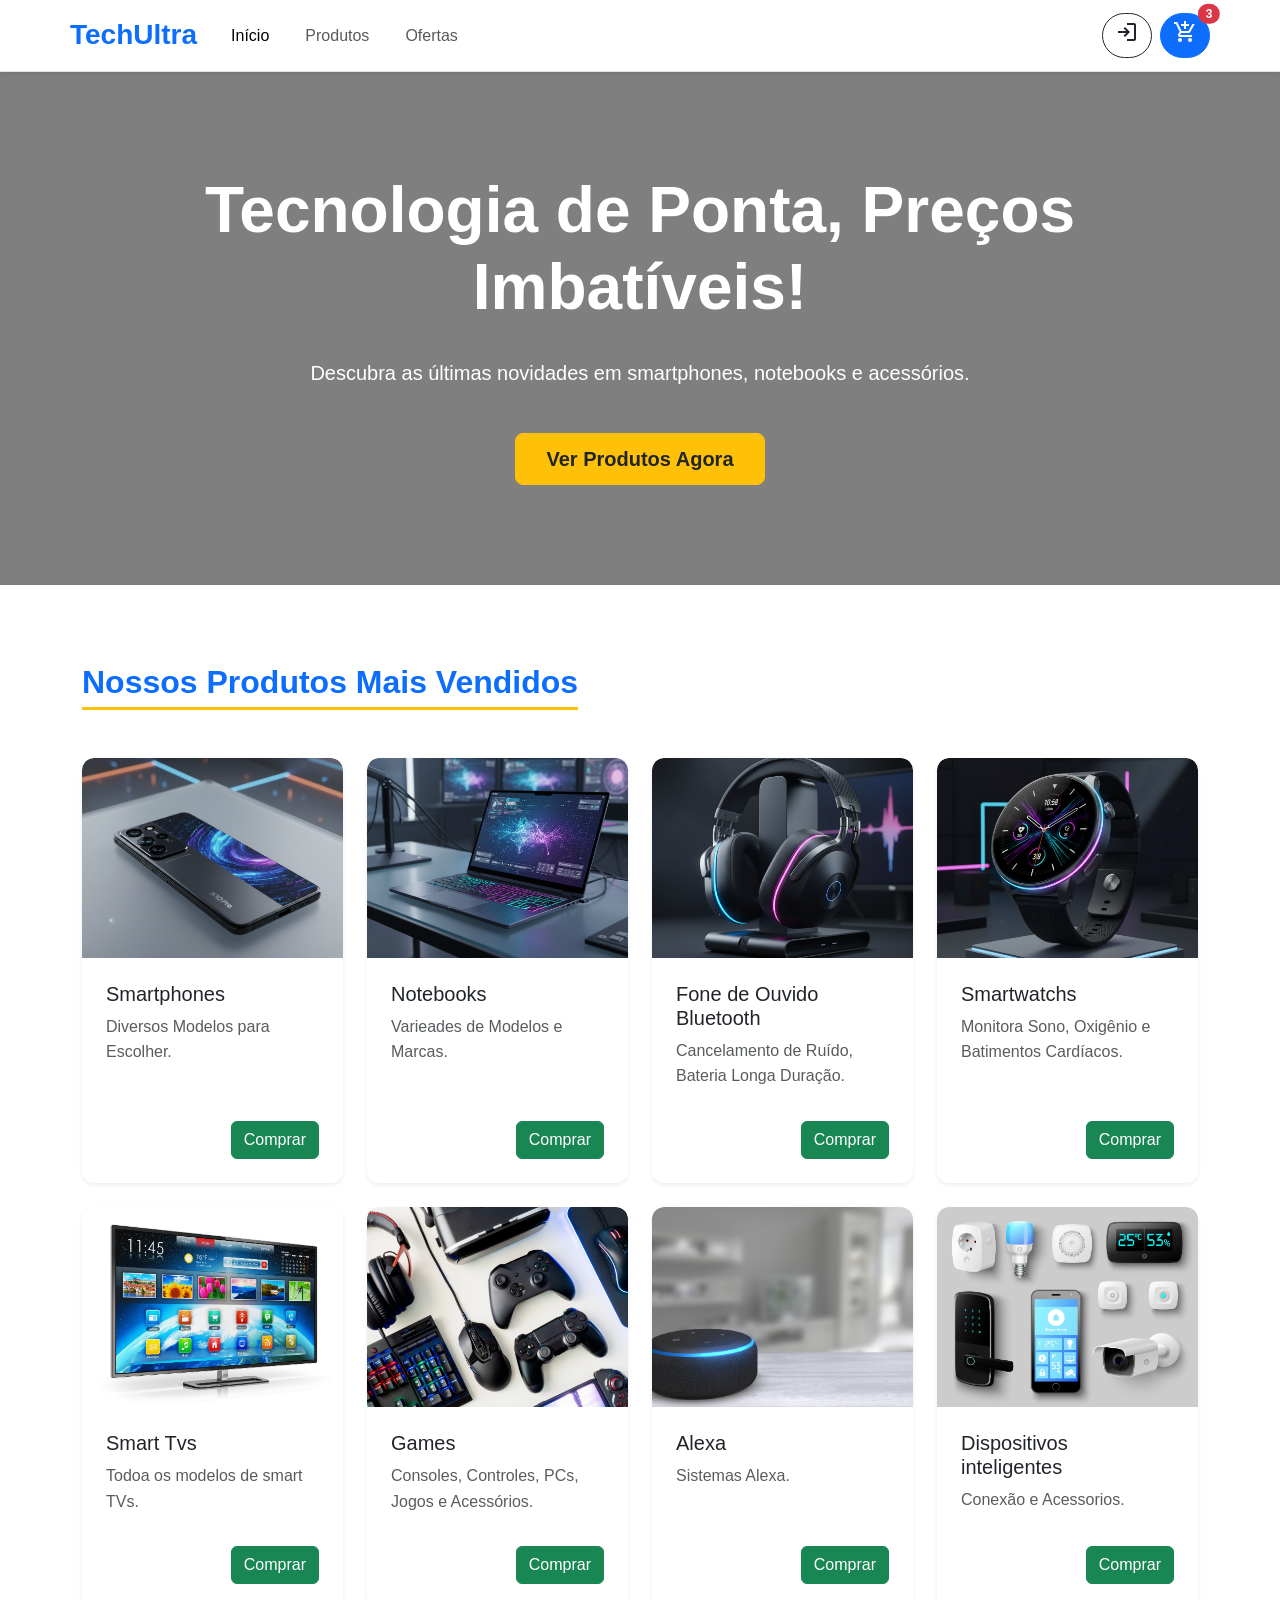
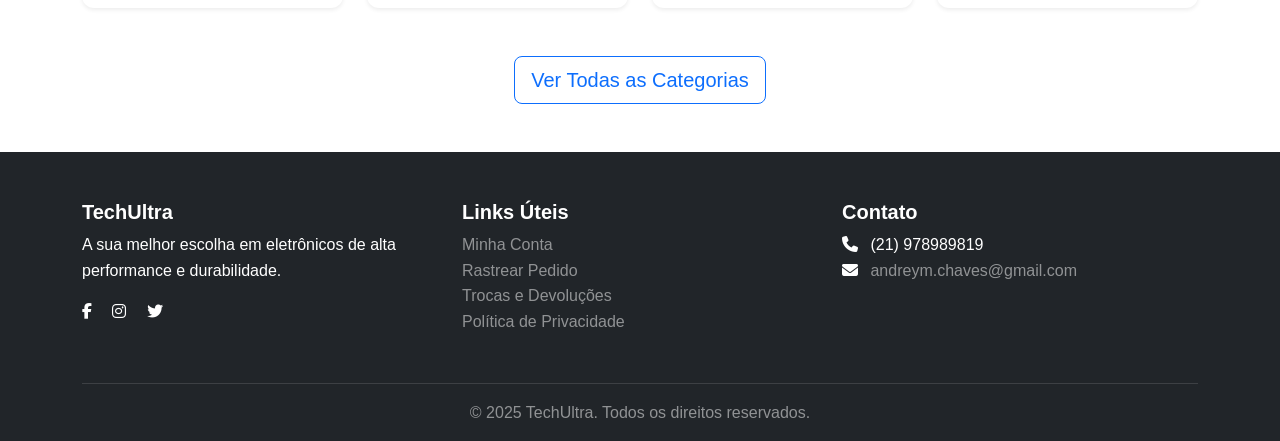
==== index.html @ 81d760ca "Add files via upload" ====
<!DOCTYPE html>
<html lang="pt-BR">
<head>
    <meta charset="UTF-8">
    <meta name="viewport" content="width=device-width, initial-scale=1.0">
    <title>TechStore - Sua Loja de Eletrônicos</title>
    <link href="https://cdn.jsdelivr.net/npm/bootstrap@5.3.2/dist/css/bootstrap.min.css" rel="stylesheet" integrity="sha384-T3c6CoIi6uLrA9TneNEoa7RxnatzjcDSCmG1MXxSR1GAsXEV/Dwwykc2MPK8M2HN" crossorigin="anonymous">
    <link rel="stylesheet" href="https://cdnjs.cloudflare.com/ajax/libs/font-awesome/6.4.2/css/all.min.css" integrity="sha512-z3gLpd7yknf1YoNbCzqRKc4qyor8gaKU1qmn+CShxbuBusANI9QpRohGBreCFkKx3Xf4/eN3x5FvK0x6P6I/Ww==" crossorigin="anonymous" referrerpolicy="no-referrer" />
    <link rel="stylesheet" href="estilo.css">
    <link href="https://fonts.googleapis.com/css2?family=Material+Symbols+Outlined" rel="stylesheet" />
    <style>
        /* Estilos básicos para este exemplo. Você deve movê-los para o arquivo estilo.css */
        .hero-section {
            background: linear-gradient(rgba(0, 0, 0, 0.5), rgba(0, 0, 0, 0.5)), url('placeholder-bg.jpg'); /* Mude 'placeholder-bg.jpg' */
            background-size: cover;
            background-position: center;
            color: white;
            padding: 100px 0;
            margin-bottom: 30px;
        }
    </style>
</head>
<body>

    <header class="sticky-top bg-white border-bottom shadow-sm">
        <nav class="navbar navbar-expand-lg navbar-light container">
            <a class="navbar-brand fw-bold fs-3" href="index.html">TechUltra</a>
            
            <button class="navbar-toggler" type="button" data-bs-toggle="collapse" data-bs-target="#navbarNav" aria-controls="navbarNav" aria-expanded="false" aria-label="Toggle navigation">
                <span class="navbar-toggler-icon"></span>
            </button>
            
            <div class="collapse navbar-collapse" id="navbarNav">
                <ul class="navbar-nav me-auto mb-2 mb-lg-0">
                    <li class="nav-item">
                        <a class="nav-link active" aria-current="http://127.0.0.1:5500/TechUltra-main/TechUltra-main/index.html" href="#">Início</a>
                    </li>
                    <li class="nav-item">
                        <a class="nav-link" href="https://www.mercadolivre.com.br/c/eletronicos-audio-e-video#menu=categories" target="_blank">Produtos</a>
                    </li>
                    <li class="nav-item">
                        <a class="nav-link" href="https://www.mercadolivre.com.br/ofertas#nav-header" target="_blank">Ofertas</a>
                    </li>
                    
                    </li>
                </ul>
                
                <div class="d-flex">
                    <a href="https://www.mercadolivre.com/jms/mlb/lgz/msl/login/[base64]/user" target="_blank" class="btn btn-outline-dark me-2" aria-label="Minha Conta">
                        <span class="material-symbols-outlined">
login
</span>
                    </a>
                    <a href="https://www.mercadolivre.com.br/gz/cart/v2" target="_blank" class="btn btn-primary position-relative" aria-label="Carrinho de Compras">
                        <span class="material-symbols-outlined">
add_shopping_cart
</span>
                        <span class="position-absolute top-0 start-100 translate-middle badge rounded-pill bg-danger">
                            3 
                            <span class="visually-hidden">itens no carrinho</span>
                        </span>
                    </a>
                </div>
            </div>
        </nav>
    </header>

    <main>
        
        <section class="hero-section text-center">
            <div class="container">
                <h1 class="display-3 fw-bold">Tecnologia de Ponta, Preços Imbatíveis!</h1>
                <p class="lead mb-4">Descubra as últimas novidades em smartphones, notebooks e acessórios.</p>
                <a href="https://www.mercadolivre.com.br/c/informatica#c_id=/home/categories/category-l1/category-l1&c_category_id=MLB1648&c_uid=9f02c240-aaeb-11f0-833c-fb3821832ab9" target="_blank" class="btn btn-warning btn-lg fw-bold">Ver Produtos Agora</a>
            </div>
        </section>

        <section id="produtos" class="container py-5">
            <h2 class="text-center mb-5">Nossos Produtos Mais Vendidos</h2>
            
            <div class="row row-cols-1 row-cols-md-2 row-cols-lg-4 g-4">
                
                <article class="col">
                    <div class="card h-100 shadow-sm">
                        <img src="Imagem/Smartphone.png" class="card-img-top" alt="Nome do Produto 1">
                        <div class="card-body d-flex flex-column">
                            <h3 class="card-title fs-5">Smartphones</h3>
                            <p class="card-text text-muted flex-grow-1">Diversos Modelos para Escolher.</p>
                            <div class="d-flex justify-content-between align-items-center mt-3">
                                <span class="fw-bold fs-4 text-primary"></span>
                                <a href="https://lista.mercadolivre.com.br/smartphones#D[A:smartphones] "  target="_blank" class="btn btn-success">Comprar</a>
                            </div>
                        </div>
                    </div>
                </article>

                <article class="col">
                    <div class="card h-100 shadow-sm">
                        <span class="badge bg-danger position-absolute top-0 start-0 m-2"></span>
                        <img src="Imagem/Notebook.png" class="card-img-top" alt="Nome do Produto 2">
                        <div class="card-body d-flex flex-column">
                            <h3 class="card-title fs-5">Notebooks</h3>
                            <p class="card-text text-muted flex-grow-1">Varieades de Modelos e Marcas.</p>
                            <div class="d-flex justify-content-between align-items-center mt-3">
                                <span class="text-decoration-line-through text-danger me-2"></span>
                                <span class="fw-bold fs-4 text-primary"></span>
                                <a href="https://lista.mercadolivre.com.br/notebooks#D[A:notebooks]" target="_blank" class="btn btn-success">Comprar</a>
                            </div>
                        </div>
                    </div>
                </article>
                
                <article class="col">
                    <div class="card h-100 shadow-sm">
                        <img src="Imagem/fone de ouvido.png" class="card-img-top" alt="Nome do Produto 3">
                        <div class="card-body d-flex flex-column">
                            <h3 class="card-title fs-5">Fone de Ouvido Bluetooth</h3>
                            <p class="card-text text-muted flex-grow-1">Cancelamento de Ruído, Bateria Longa Duração.</p>
                            <div class="d-flex justify-content-between align-items-center mt-3">
                                <span class="fw-bold fs-4 text-primary"></span>
                                <a href="https://lista.mercadolivre.com.br/eletronicos-audio-video/audio/fones-ouvido/#menu=categories&origin=UNKNOWN&as.comp_t=SUG&as.comp_v=fone%20de%20&as.comp_id=SUG" target="_blank" class="btn btn-success">Comprar</a>
                            </div>
                        </div>
                    </div>
                </article>

                <article class="col">
                    <div class="card h-100 shadow-sm">
                        <img src="Imagem/smart-watch.png" class="card-img-top" alt="Nome do Produto 4">
                        <div class="card-body d-flex flex-column">
                            <h3 class="card-title fs-5">Smartwatchs</h3>
                            <p class="card-text text-muted flex-grow-1">Monitora Sono, Oxigênio e Batimentos Cardíacos.</p>
                            <div class="d-flex justify-content-between align-items-center mt-3">
                                <span class="fw-bold fs-4 text-primary"></span>
                                <a href="https://lista.mercadolivre.com.br/smartwatch#D[A:smartwatch]&origin=UNKNOWN&as.comp_t=SUG&as.comp_v=smart&as.comp_id=SUG" target="_blank" class="btn btn-success">Comprar</a>
                            </div>
                        </div>
                    </div>
                </article>

                <article class="col">
                    <div class="card h-100 shadow-sm">
                        <img src="Imagem/smart_tv.jfif" class="card-img-top" alt="Nome do Produto 2">
                        <div class="card-body d-flex flex-column">
                            <h3 class="card-title fs-5">Smart Tvs</h3>
                            <p class="card-text text-muted flex-grow-1">Todoa os modelos de smart TVs.</p>
                            <div class="d-flex justify-content-between align-items-center mt-3">
                                <span class="fw-bold fs-4 text-primary"></span>
                                <a href="https://www.mercadolivre.com.br/c/eletronicos-audio-e-video/tv#D[A:tv]" target="_blank" class="btn btn-success">Comprar</a>
                            </div>
                        </div>
                    </div>
                </article>

                <article class="col">
                    <div class="card h-100 shadow-sm">
                        <img src="Imagem/Jogos.jfif" class="card-img-top" alt="Nome do Produto 2">
                        <div class="card-body d-flex flex-column">
                            <h3 class="card-title fs-5">Games</h3>
                            <p class="card-text text-muted flex-grow-1">Consoles, Controles, PCs, Jogos e Acessórios.</p>
                            <div class="d-flex justify-content-between align-items-center mt-3">
                                <span class="fw-bold fs-4 text-primary"></span>
                                <a href="https://www.mercadolivre.com.br/c/games#menu=categories&origin=UNKNOWN&as.comp_t=SUG&as.comp_v=games&as.comp_id=SUG" target="_blank" class="btn btn-success">Comprar</a>
                            </div>
                        </div>
                    </div>
                </article>

                <article class="col">
                    <div class="card h-100 shadow-sm">
                        <img src="Imagem/Alexa.jfif" class="card-img-top" alt="Nome do Produto 2">
                        <div class="card-body d-flex flex-column">
                            <h3 class="card-title fs-5">Alexa</h3>
                            <p class="card-text text-muted flex-grow-1">Sistemas Alexa.</p>
                            <div class="d-flex justify-content-between align-items-center mt-3">
                                <span class="fw-bold fs-4 text-primary"></span>
                                <a href="https://lista.mercadolivre.com.br/alexa#D[A:alexa]&origin=UNKNOWN&as.comp_t=SUG&as.comp_v=ale&as.comp_id=SUG" target="_blank" class="btn btn-success">Comprar</a>
                            </div>
                        </div>
                    </div>
                </article>
                
                <article class="col">
                    <div class="card h-100 shadow-sm">
                        <img src="Imagem/Conexão.jfif" class="card-img-top" alt="Nome do Produto 2">
                        <div class="card-body d-flex flex-column">
                            <h3 class="card-title fs-5">Dispositivos inteligentes</h3>
                            <p class="card-text text-muted flex-grow-1">Conexão e Acessorios.</p>
                            <div class="d-flex justify-content-between align-items-center mt-3">
                                <span class="fw-bold fs-4 text-primary"></span>
                                <a href="https://lista.mercadolivre.com.br/dispositivos-inteligentes#D[A:dispositivos%20inteligentes]&origin=UNKNOWN&as.comp_t=SUG&as.comp_v=dispositivos&as.comp_id=SUG" target="_blank" class="btn btn-success">Comprar</a>
                            </div>
                        </div>
                    </div>
                </article>

            </div>
            
            <div class="text-center mt-5">
                <a href="https://www.mercadolivre.com.br/c/eletronicos-audio-e-video#c_id=/home/categories/category-l1/category-l1&c_category_id=MLB1000&c_uid=2ff15663-aaea-11f0-b64c-e79159ba302a" target="_blank" class="btn btn-outline-primary btn-lg">Ver Todas as Categorias</a>
            </div>
        </section>
        
    </main>

    <footer class="bg-dark text-white pt-5 pb-3">
        <div class="container">
            <div class="row">
                
                <div class="col-md-4 mb-3">
                    <h5 class="fw-bold">TechUltra</h5>
                    <p>A sua melhor escolha em eletrônicos de alta performance e durabilidade.</p>
                    <div>
                        <a href="#" class="text-white me-3" aria-label="Facebook"><i class="fab fa-facebook-f"></i></a>
                        <a href="#" class="text-white me-3" aria-label="Instagram"><i class="fab fa-instagram"></i></a>
                        <a href="#" class="text-white me-3" aria-label="Twitter"><i class="fab fa-twitter"></i></a>
                    </div>
                </div>
                
                <div class="col-md-4 mb-3">
                    <h5 class="fw-bold">Links Úteis</h5>
                    <ul class="list-unstyled">
                        <li><a href="#" class="text-white-50 text-decoration-none">Minha Conta</a></li>
                        <li><a href="#" class="text-white-50 text-decoration-none">Rastrear Pedido</a></li>
                        <li><a href="#" class="text-white-50 text-decoration-none">Trocas e Devoluções</a></li>
                        <li><a href="#" class="text-white-50 text-decoration-none">Política de Privacidade</a></li>
                    </ul>
                </div>
                
                <div class="col-md-4 mb-3">
                    <h5 class="fw-bold">Contato</h5>
                    <ul class="list-unstyled">
                        <li><i class="fas fa-phone me-2"></i> (21) 978989819</li>
                        <li><i class="fas fa-envelope me-2"></i> <a href="andreym.chaves@gmail.com" class="text-white-50 text-decoration-none">andreym.chaves@gmail.com</a></li>
                    </ul>
                </div>
            </div>
            
            <hr class="text-white-50">
            
            <div class="text-center">
                <p class="mb-0 text-white-50">&copy; 2025 TechUltra. Todos os direitos reservados.</p>
            </div>
        </div>
    </footer>

    <script src="https://cdn.jsdelivr.net/npm/bootstrap@5.3.2/dist/js/bootstrap.bundle.min.js" integrity="sha384-C6RzsynM9kWDrMNeT87bh95OGNyZPhcTNXj1NW7RuBCsyN/o0jlpcV8Qyq46cDfL" crossorigin="anonymous"></script>
</body>
</html>
---- estilo.css ----
/* ========================================= */
/* 1. VARIÁVEIS CSS (Melhores Práticas) */
/* ========================================= */
:root {
    /* Cores principais */
    --primary-color: #0d6efd; /* Azul de exemplo (Cor do botão primário do Bootstrap) */
    --secondary-color: #6c757d; /* Cinza escuro */
    --accent-color: #ffc107; /* Amarelo (Cor do botão de destaque/warning) */
    --dark-color: #212529;
    --light-color: #f8f9fa;

    /* Tipografia */
    --font-principal: 'Arial', sans-serif;
    --font-tamanho-base: 1rem;
}

/* ========================================= */
/* 2. ESTILOS GERAIS/BASE */
/* ========================================= */
body {
    font-family: var(--font-principal);
    line-height: 1.6;
    color: var(--dark-color);
    background-color: #fff;
}

a {
    text-decoration: none; /* Remove sublinhado padrão */
    color: var(--primary-color);
    transition: color 0.3s ease;
}

a:hover {
    color: var(--dark-color);
}

/* Títulos H1 e H2 para consistência visual */
h1, h2 {
    font-weight: 700;
    margin-bottom: 0.5em;
    color: var(--dark-color);
}

/* ========================================= */
/* 3. HEADER & NAVEGAÇÃO (nav) */
/* ========================================= */
header {
    /* O HTML já usa 'sticky-top' e 'shadow-sm' do Bootstrap, mas podemos adicionar mais */
    border-bottom: 2px solid var(--light-color);
}

/* Estilo do Logo/Marca */
.navbar-brand {
    color: var(--primary-color) !important;
}

/* Estilo dos links de navegação */
.navbar-nav .nav-link {
    font-weight: 500;
    margin: 0 10px;
}

/* Estilo do botão de ação no header (Carrinho/Conta) */
.btn-outline-dark,
.btn-primary {
    border-radius: 50px; /* Borda arredondada para botões de ícone */
}


/* ========================================= */
/* 4. SEÇÃO HERO (Banner Principal) */
/* ========================================= */
.hero-section {
    /*
      Os estilos de background, padding, e color já foram definidos no <style>
      do HTML. Idealmente, eles seriam movidos para cá:
    */
    background: linear-gradient(rgba(0, 0, 0, 0.5), rgba(0, 0, 0, 0.5)), url('placeholder-bg.jpg');
    background-size: cover;
    background-position: center;
    color: white;
    padding: 100px 0;
    margin-bottom: 30px;
}

.hero-section h1 {
    color: white; /* Garante que o texto principal seja branco */
}

/* Estilo do botão de chamada para ação no banner */
.hero-section .btn-warning {
    background-color: var(--accent-color);
    border-color: var(--accent-color);
    color: var(--dark-color);
    padding: 10px 30px;
    font-size: 1.25rem;
    margin-top: 20px;
}

/* ========================================= */
/* 5. SEÇÃO DE PRODUTOS (section#produtos) */
/* ========================================= */

/* Título da seção */
#produtos h2 {
    color: var(--primary-color);
    border-bottom: 3px solid var(--accent-color);
    display: inline-block;
    padding-bottom: 5px;
}

/* Estilo dos cards individuais (Article) */
.card {
    border: none;
    border-radius: 12px;
    transition: transform 0.3s ease, box-shadow 0.3s ease;
    overflow: hidden; /* Garante que a imagem se encaixe */
}

.card:hover {
    transform: translateY(-5px); /* Efeito de elevação sutil */
    box-shadow: 0 10px 20px rgba(0, 0, 0, 0.15) !important;
}

.card-img-top {
    height: 200px; /* Altura fixa para uniformidade das imagens */
    object-fit: cover;
    border-top-left-radius: 12px;
    border-top-right-radius: 12px;
}

.card-body {
    padding: 1.5rem;
}

.card-title {
    color: var(--dark-color);
    font-weight
}
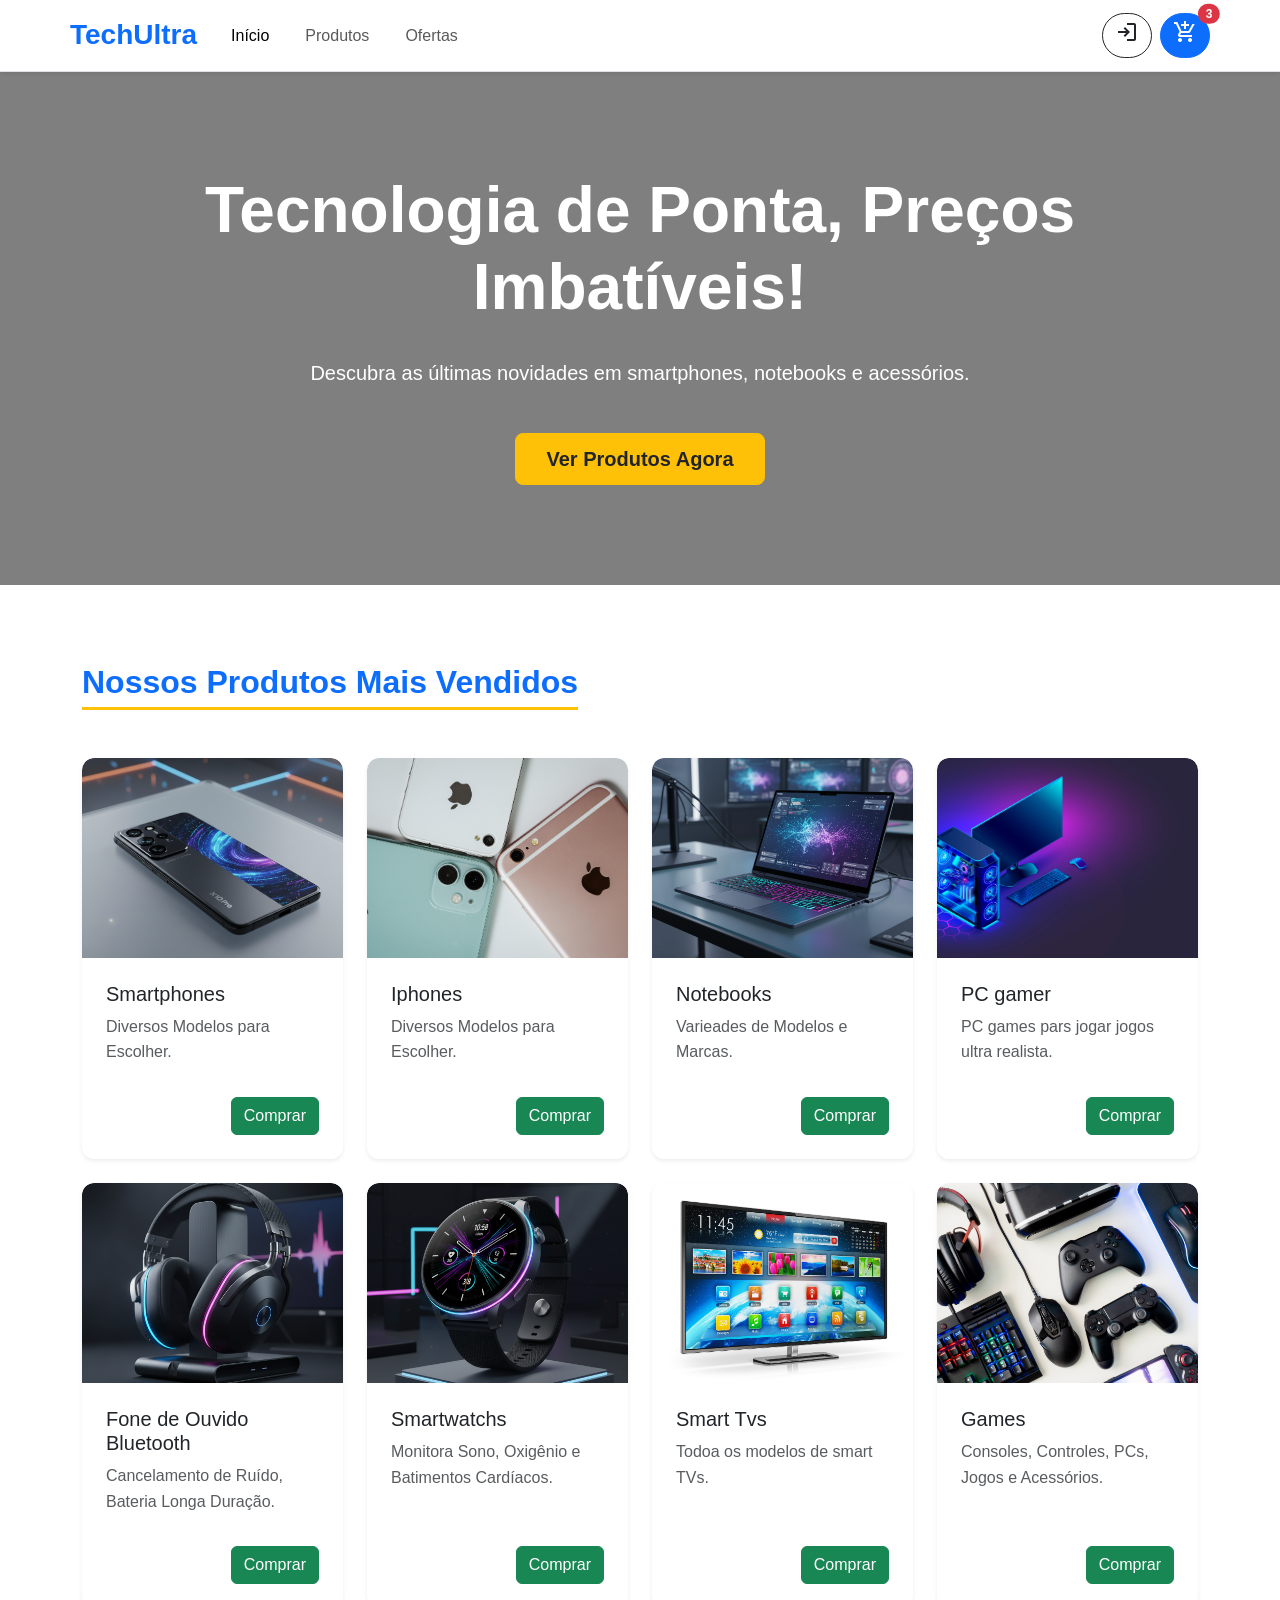
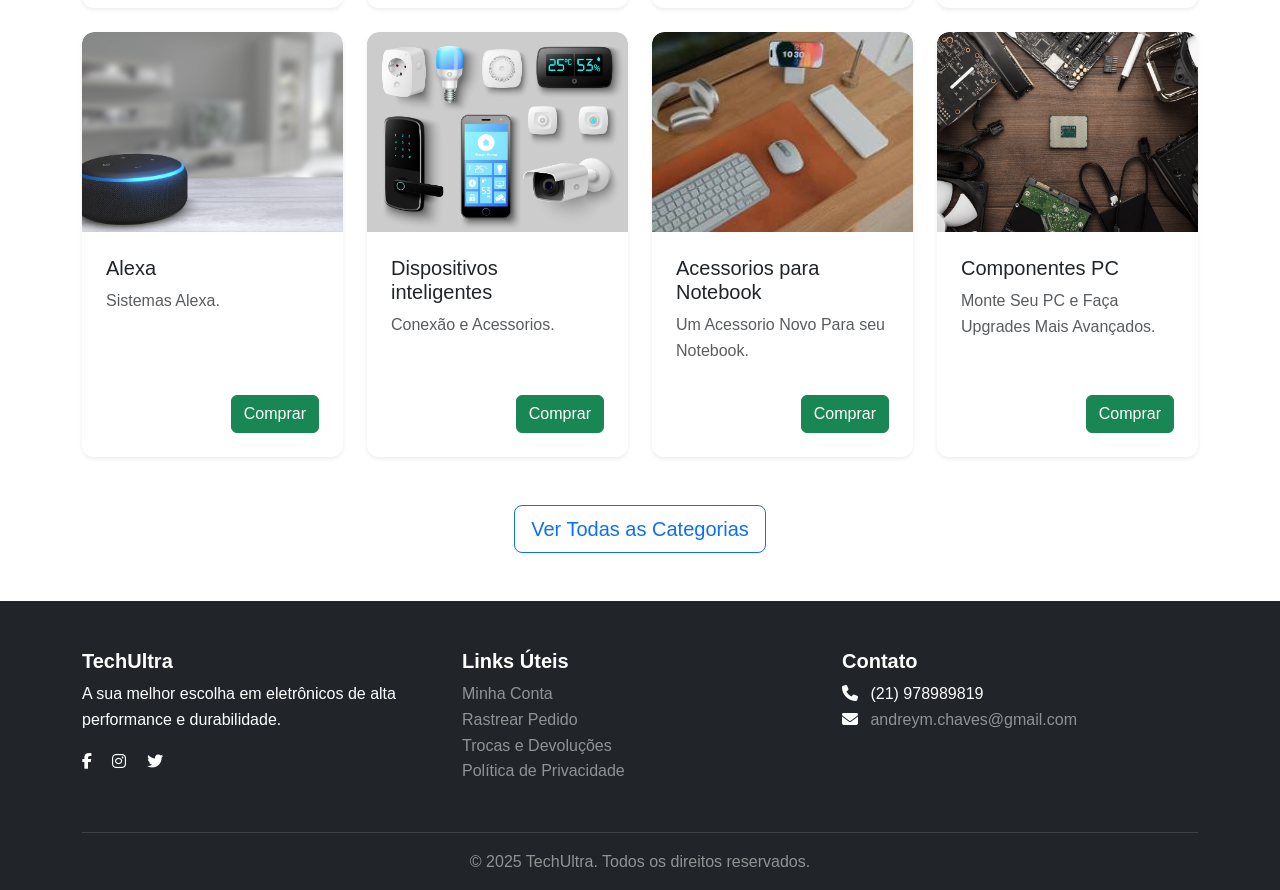
==== commit f7f48592: "Add files via upload Signed-off-by: andreymchaves-stack <andreym.chaves@gmail.com>" ====
--- a/index.html
+++ b/index.html
@@ -96,6 +96,20 @@
 
                 <article class="col">
                     <div class="card h-100 shadow-sm">
+                        <img src="Imagem/iphone.jpg" class="card-img-top" alt="Nome do Produto 1">
+                        <div class="card-body d-flex flex-column">
+                            <h3 class="card-title fs-5">Iphones</h3>
+                            <p class="card-text text-muted flex-grow-1">Diversos Modelos para Escolher.</p>
+                            <div class="d-flex justify-content-between align-items-center mt-3">
+                                <span class="fw-bold fs-4 text-primary"></span>
+                                <a href="https://lista.mercadolivre.com.br/_Container_lp-smf-apple?forceContainer=true#c_container_id=MLB1286199-1&c_id=%2Fsplinter%2Fspecial-withoutlabel&c_element_order=2&c_campaign=especial-apple&c_label=%2Fsplinter%2Fspecial-withoutlabel&c_uid=8d292799-c17e-11f0-9a3c-d7d68c8d684c&c_element_id=8d292799-c17e-11f0-9a3c-d7d68c8d684c&c_content_origin=splinter-default&c_content_type=default&c_global_position=6&deal_print_id=8d209c10-c17e-11f0-8bb3-2dff82d7e578&c_tracking_id=8d209c10-c17e-11f0-8bb3-2dff82d7e578" target="_blank" class="btn btn-success">Comprar</a>
+                            </div>
+                        </div>
+                    </div>
+                </article>
+
+                <article class="col">
+                    <div class="card h-100 shadow-sm">
                         <span class="badge bg-danger position-absolute top-0 start-0 m-2"></span>
                         <img src="Imagem/Notebook.png" class="card-img-top" alt="Nome do Produto 2">
                         <div class="card-body d-flex flex-column">
@@ -110,6 +124,21 @@
                     </div>
                 </article>
                 
+                <article><div class="card h-100 shadow-sm">
+                        <span class="badge bg-danger position-absolute top-0 start-0 m-2"></span>
+                        <img src="Imagem/PC_gamer.jpg" class="card-img-top" alt="Nome do Produto 2">
+                        <div class="card-body d-flex flex-column">
+                            <h3 class="card-title fs-5">PC gamer</h3>
+                            <p class="card-text text-muted flex-grow-1">PC games pars jogar jogos ultra realista.</p>
+                            <div class="d-flex justify-content-between align-items-center mt-3">
+                                <span class="text-decoration-line-through text-danger me-2"></span>
+                                <span class="fw-bold fs-4 text-primary"></span>
+                                <a href="https://lista.mercadolivre.com.br/pcs-gamer#D[A:pcs%20gamer]&origin=UNKNOWN&as.comp_t=SUG&as.comp_v=PCs&as.comp_id=SUG" target="_blank" class="btn btn-success">Comprar</a>
+                            </div>
+                        </div>
+                    </div>
+                </article>
+
                 <article class="col">
                     <div class="card h-100 shadow-sm">
                         <img src="Imagem/fone de ouvido.png" class="card-img-top" alt="Nome do Produto 3">
@@ -189,6 +218,34 @@
                             <div class="d-flex justify-content-between align-items-center mt-3">
                                 <span class="fw-bold fs-4 text-primary"></span>
                                 <a href="https://lista.mercadolivre.com.br/dispositivos-inteligentes#D[A:dispositivos%20inteligentes]&origin=UNKNOWN&as.comp_t=SUG&as.comp_v=dispositivos&as.comp_id=SUG" target="_blank" class="btn btn-success">Comprar</a>
+                            </div>
+                        </div>
+                    </div>
+                </article>
+
+                <article class="col">
+                    <div class="card h-100 shadow-sm">
+                        <img src="Imagem/Acessorios para notebook.jpg" class="card-img-top" alt="Nome do Produto 2">
+                        <div class="card-body d-flex flex-column">
+                            <h3 class="card-title fs-5">Acessorios para Notebook</h3>
+                            <p class="card-text text-muted flex-grow-1">Um Acessorio Novo Para seu Notebook.</p>
+                            <div class="d-flex justify-content-between align-items-center mt-3">
+                                <span class="fw-bold fs-4 text-primary"></span>
+                                <a href="https://lista.mercadolivre.com.br/informatica/portateis-acessorios/acessorios-notebook/#menu=categories" target="_blank" class="btn btn-success">Comprar</a>
+                            </div>
+                        </div>
+                    </div>
+                </article>
+
+                <article class="col">
+                    <div class="card h-100 shadow-sm">
+                        <img src="Imagem/componentes_para_pc.jpg" class="card-img-top" alt="Nome do Produto 2">
+                        <div class="card-body d-flex flex-column">
+                            <h3 class="card-title fs-5">Componentes PC</h3>
+                            <p class="card-text text-muted flex-grow-1">Monte Seu PC e Faça Upgrades Mais Avançados.</p>
+                            <div class="d-flex justify-content-between align-items-center mt-3">
+                                <span class="fw-bold fs-4 text-primary"></span>
+                                <a href="https://lista.mercadolivre.com.br/informatica/componentes-pc/_NoIndex_True?original_category_landing=true" target="_blank" class="btn btn-success">Comprar</a>
                             </div>
                         </div>
                     </div>
